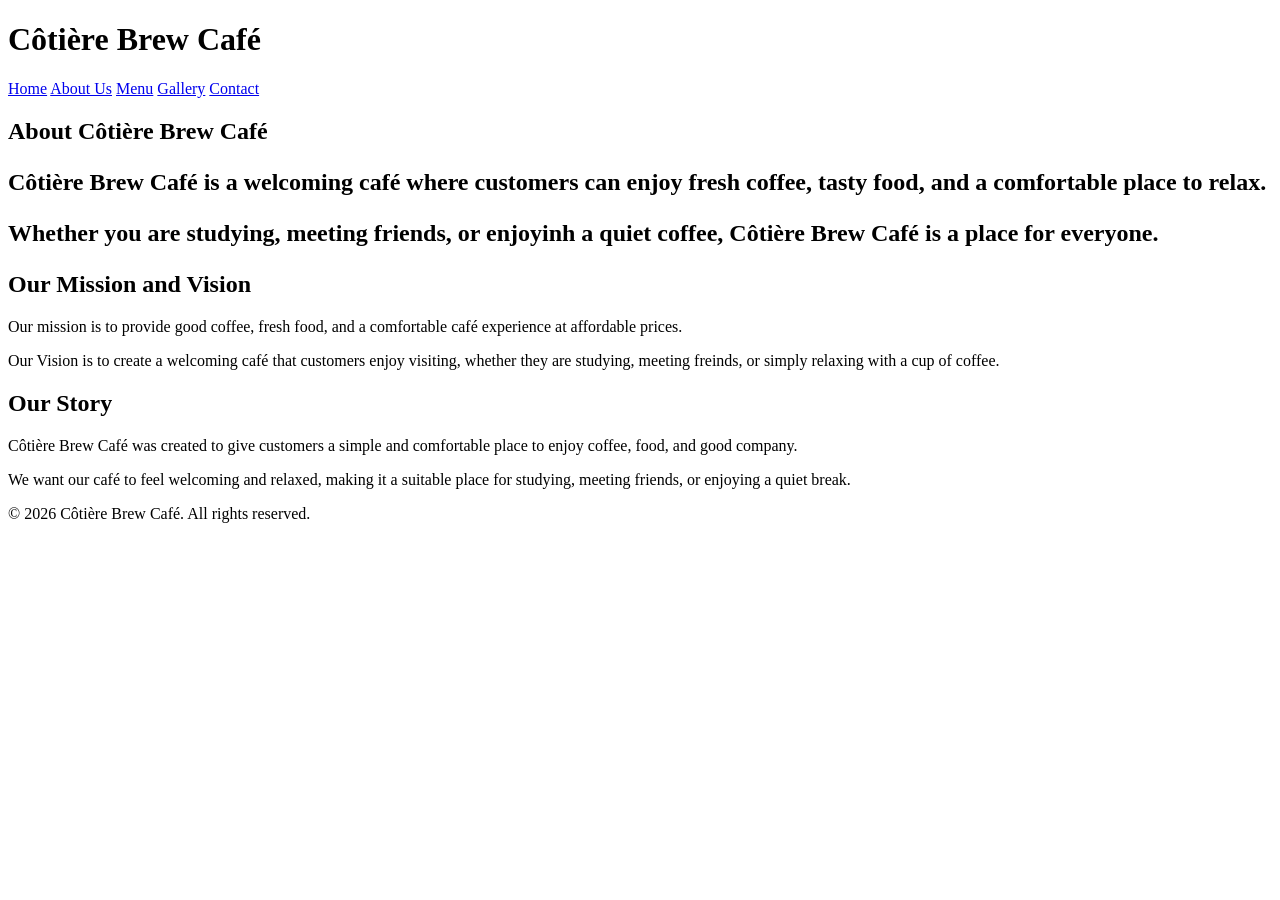
==== pages/about.html @ 6f3036ed "Add About Us Page" ====
<!DOCTYPE html>
<html lang="en">

<head>
     <meta charset="UTF-8">
     <meta name="viewport" content="width, initial-scale=1.0">
     <title>Côtière Brew Café</title>
</head>
     <header>
        <h1>Côtière Brew Café</h1>

        <nav>
            <a href="index.html">Home</a>
            <a href="pages/about.html/">About Us</a>
            <a href="pages/menu.html/">Menu</a>
            <a href="pages/gallery.html/">Gallery</a>
            <a href="pages/contact.html/">Contact</a>
        </nav>
    </header>

     <main>

        </main>

     <section>

            <h2>About Côtière Brew Café<h2>

                <p>
                    Côtière Brew Café is a welcoming café where customers can enjoy fresh coffee, tasty food, and a comfortable place to relax.
                </p>

                <p>
                    Whether you are studying, meeting friends, or enjoyinh a quiet coffee, Côtière Brew Café is a place for everyone.
                </p>

            </section>

            <section>

                <h2>Our Mission and Vision</h2>

                <p>
                    Our mission is to provide good coffee, fresh food, and a comfortable café experience at affordable prices.
                </p>

                <p>
                    Our Vision is to create a welcoming café that customers enjoy visiting, whether they are studying, meeting freinds, or simply relaxing with a cup of coffee.
                </p>

            </section>

            <section>

                <h2>Our Story</h2>
                <p>
                    Côtière Brew Café was created to give customers a simple and comfortable place to enjoy coffee, food, and good company.
                </p>

                <p>
                  We want our café to feel welcoming and relaxed, making it a suitable place for studying, meeting friends, or enjoying a quiet break.   
                </p>
            </section>

    <footer>

        <p>&copy; 2026 Côtière Brew Café. All rights reserved.</p>

    </footer>

</body>

</html>
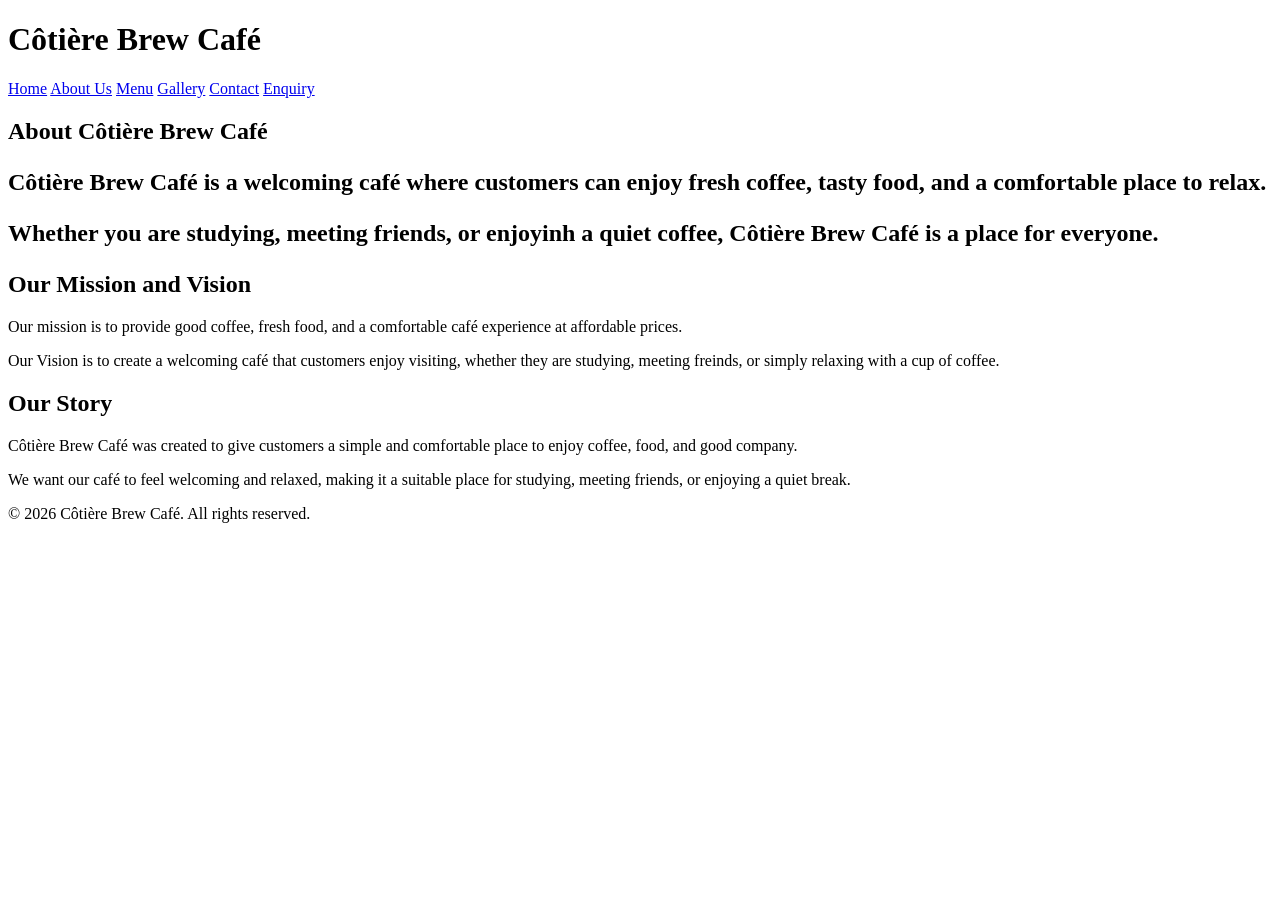
==== commit 6ff240ca: "Fixed links" ====
--- a/pages/about.html
+++ b/pages/about.html
@@ -11,10 +11,11 @@
 
         <nav>
             <a href="index.html">Home</a>
-            <a href="pages/about.html/">About Us</a>
-            <a href="pages/menu.html/">Menu</a>
-            <a href="pages/gallery.html/">Gallery</a>
-            <a href="pages/contact.html/">Contact</a>
+            <a href="pages/about.html">About Us</a>
+            <a href="pages/menu.html">Menu</a>
+            <a href="pages/gallery.html">Gallery</a>
+            <a href="pages/contact.html">Contact</a>
+            <a href="pages/enquiry.html">Enquiry</a>
         </nav>
     </header>
 
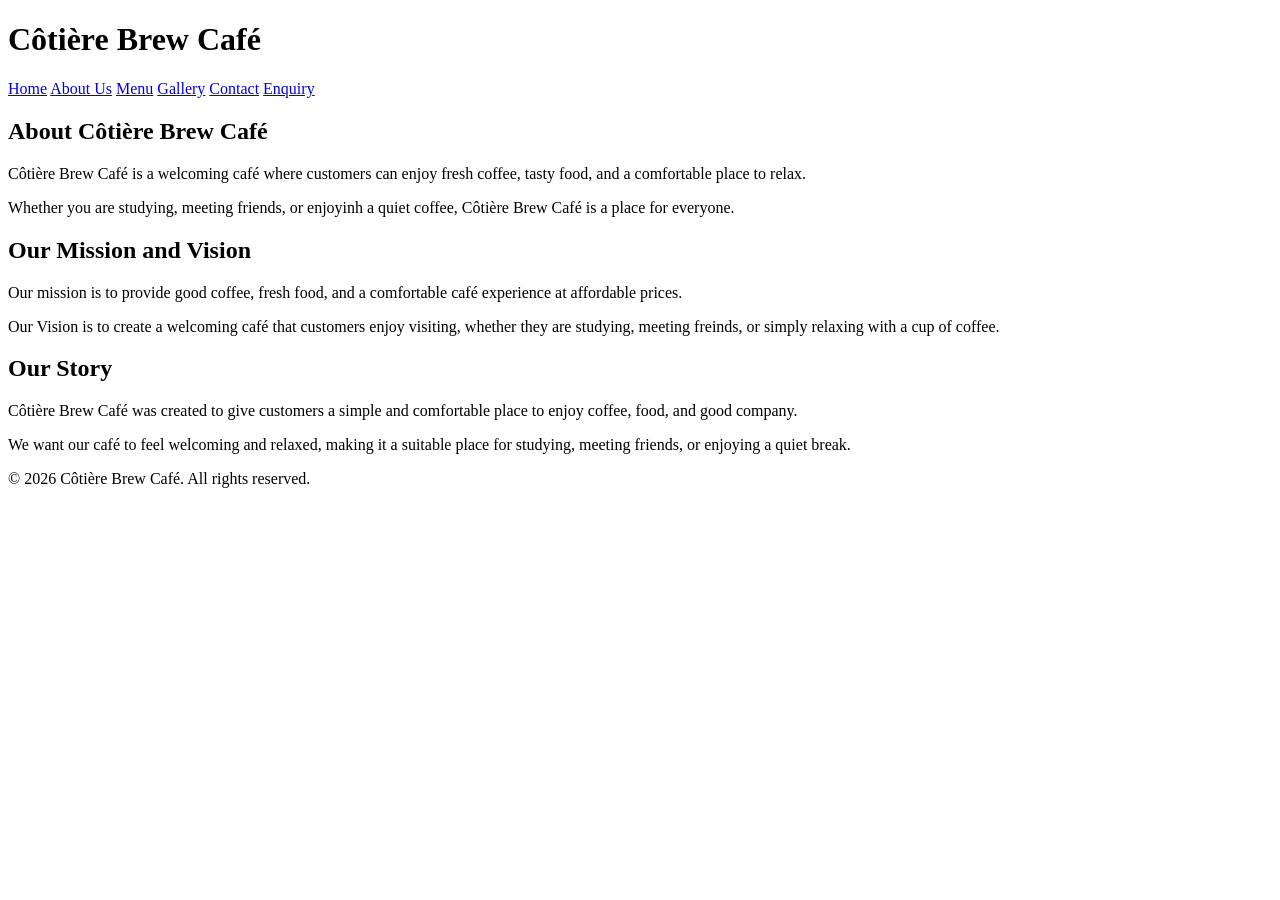
==== commit ebf33c7f: "Updated" ====
--- a/pages/about.html
+++ b/pages/about.html
@@ -6,26 +6,27 @@
      <meta name="viewport" content="width, initial-scale=1.0">
      <title>Côtière Brew Café</title>
 </head>
+
+<body>
+
      <header>
         <h1>Côtière Brew Café</h1>
 
         <nav>
             <a href="index.html">Home</a>
-            <a href="pages/about.html">About Us</a>
-            <a href="pages/menu.html">Menu</a>
-            <a href="pages/gallery.html">Gallery</a>
-            <a href="pages/contact.html">Contact</a>
-            <a href="pages/enquiry.html">Enquiry</a>
+            <a href="about.html">About Us</a>
+            <a href="menu.html">Menu</a>
+            <a href="gallery.html">Gallery</a>
+            <a href="contact.html">Contact</a>
+            <a href="enquiry.html">Enquiry</a>
         </nav>
     </header>
 
      <main>
 
-        </main>
-
      <section>
 
-            <h2>About Côtière Brew Café<h2>
+            <h2>About Côtière Brew Café</h2>
 
                 <p>
                     Côtière Brew Café is a welcoming café where customers can enjoy fresh coffee, tasty food, and a comfortable place to relax.
@@ -62,6 +63,7 @@
                   We want our café to feel welcoming and relaxed, making it a suitable place for studying, meeting friends, or enjoying a quiet break.   
                 </p>
             </section>
+            </main>
 
     <footer>
 
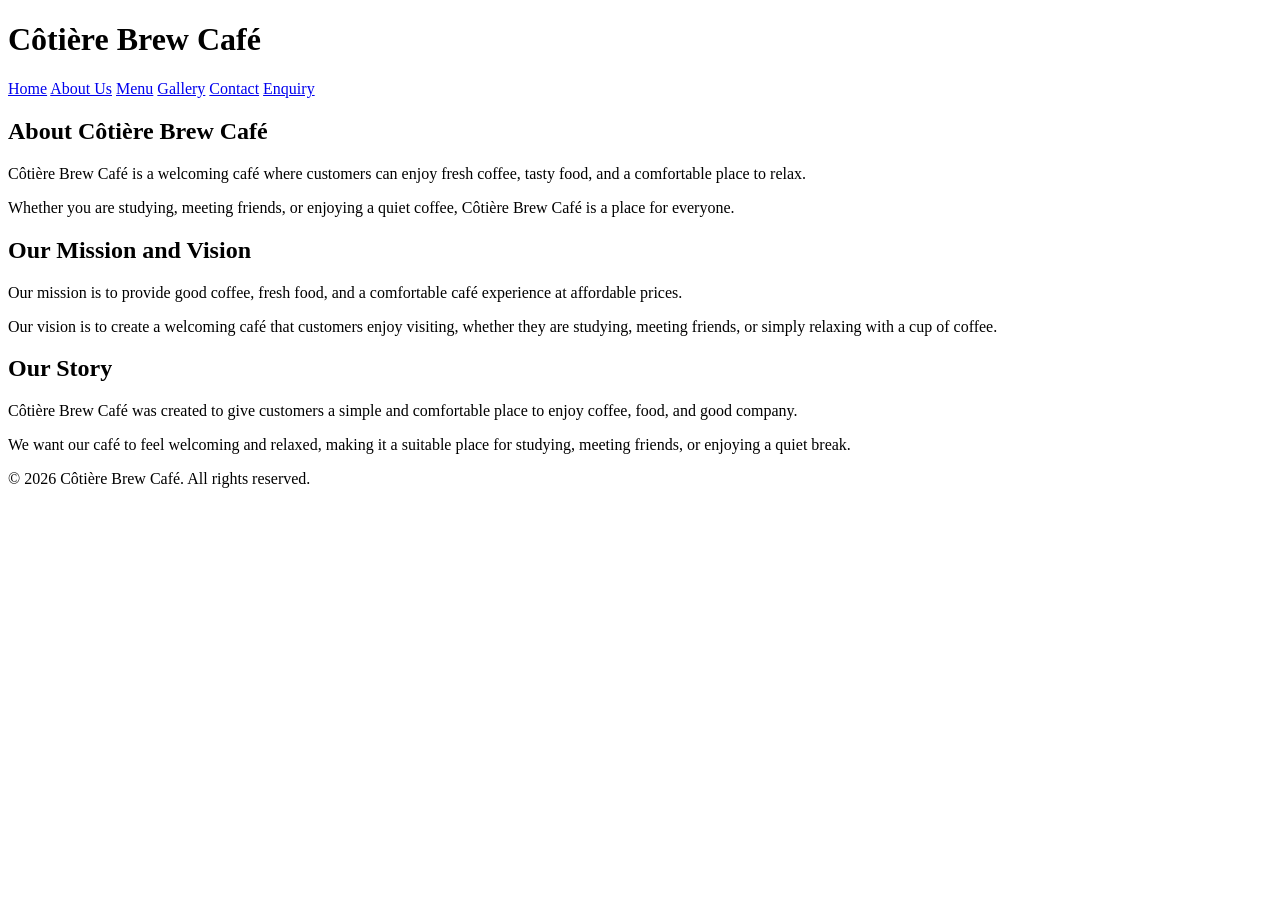
==== commit 2589ef7f: "About page Updated with CSS" ====
--- a/pages/about.html
+++ b/pages/about.html
@@ -2,18 +2,23 @@
 <html lang="en">
 
 <head>
-     <meta charset="UTF-8">
-     <meta name="viewport" content="width, initial-scale=1.0">
-     <title>Côtière Brew Café</title>
+    <meta charset="UTF-8">
+    <meta name="viewport" content="width=device-width, initial-scale=1.0">
+    <title>About Us - Côtière Brew Café</title>
+
+    <!-- the external CSS stylesheet link  -->
+    <link rel="stylesheet" href="../assets/css/styles.css">
 </head>
 
 <body>
 
-     <header>
+    <!-- Header and navigation -->
+    <header>
         <h1>Côtière Brew Café</h1>
 
+        <!-- Main navigation links -->
         <nav>
-            <a href="index.html">Home</a>
+            <a href="../index.html">Home</a>
             <a href="about.html">About Us</a>
             <a href="menu.html">Menu</a>
             <a href="gallery.html">Gallery</a>
@@ -22,53 +27,55 @@
         </nav>
     </header>
 
-     <main>
+    <!-- Main content of the About Us page -->
+    <main>
 
-     <section>
-
+        <!-- About Us Introduction -->
+        <section>
             <h2>About Côtière Brew Café</h2>
 
-                <p>
-                    Côtière Brew Café is a welcoming café where customers can enjoy fresh coffee, tasty food, and a comfortable place to relax.
-                </p>
+            <p>
+                Côtière Brew Café is a welcoming café where customers can enjoy fresh coffee, tasty food, and a comfortable place to relax.
+            </p>
 
-                <p>
-                    Whether you are studying, meeting friends, or enjoyinh a quiet coffee, Côtière Brew Café is a place for everyone.
-                </p>
+            <p>
+                Whether you are studying, meeting friends, or enjoying a quiet coffee, Côtière Brew Café is a place for everyone.
+            </p>
+        </section>
 
-            </section>
+        <!-- Mission and Vision section -->
+        <section>
+            <h2>Our Mission and Vision</h2>
 
-            <section>
+            <!-- Café mission -->
+            <p>
+                Our mission is to provide good coffee, fresh food, and a comfortable café experience at affordable prices.
+            </p>
 
-                <h2>Our Mission and Vision</h2>
+            <!-- Café vision -->
+            <p>
+                Our vision is to create a welcoming café that customers enjoy visiting, whether they are studying, meeting friends, or simply relaxing with a cup of coffee.
+            </p>
+        </section>
 
-                <p>
-                    Our mission is to provide good coffee, fresh food, and a comfortable café experience at affordable prices.
-                </p>
+        <!-- Our Story section -->
+        <section>
+            <h2>Our Story</h2>
 
-                <p>
-                    Our Vision is to create a welcoming café that customers enjoy visiting, whether they are studying, meeting freinds, or simply relaxing with a cup of coffee.
-                </p>
+            <p>
+                Côtière Brew Café was created to give customers a simple and comfortable place to enjoy coffee, food, and good company.
+            </p>
 
-            </section>
+            <p>
+                We want our café to feel welcoming and relaxed, making it a suitable place for studying, meeting friends, or enjoying a quiet break.
+            </p>
+        </section>
 
-            <section>
+    </main>
 
-                <h2>Our Story</h2>
-                <p>
-                    Côtière Brew Café was created to give customers a simple and comfortable place to enjoy coffee, food, and good company.
-                </p>
-
-                <p>
-                  We want our café to feel welcoming and relaxed, making it a suitable place for studying, meeting friends, or enjoying a quiet break.   
-                </p>
-            </section>
-            </main>
-
+    <!-- Footer -->
     <footer>
-
         <p>&copy; 2026 Côtière Brew Café. All rights reserved.</p>
-
     </footer>
 
 </body>
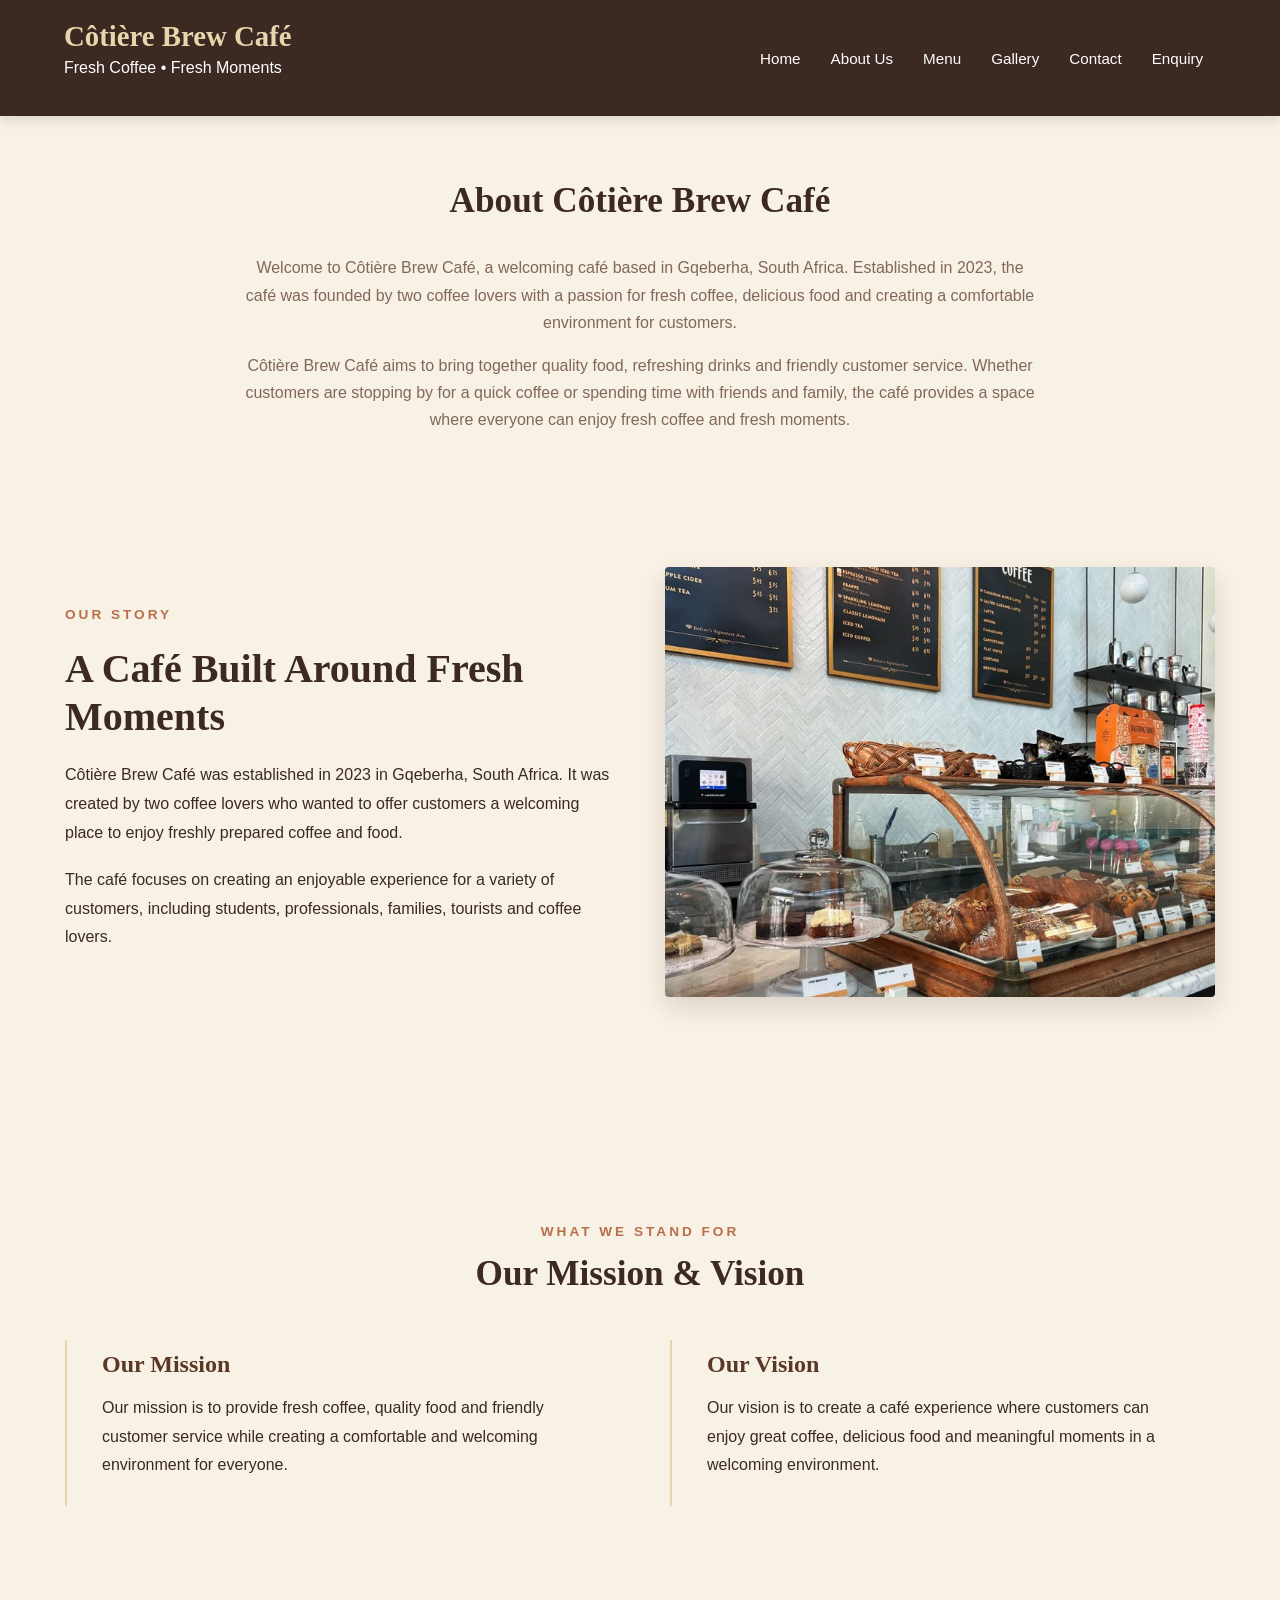
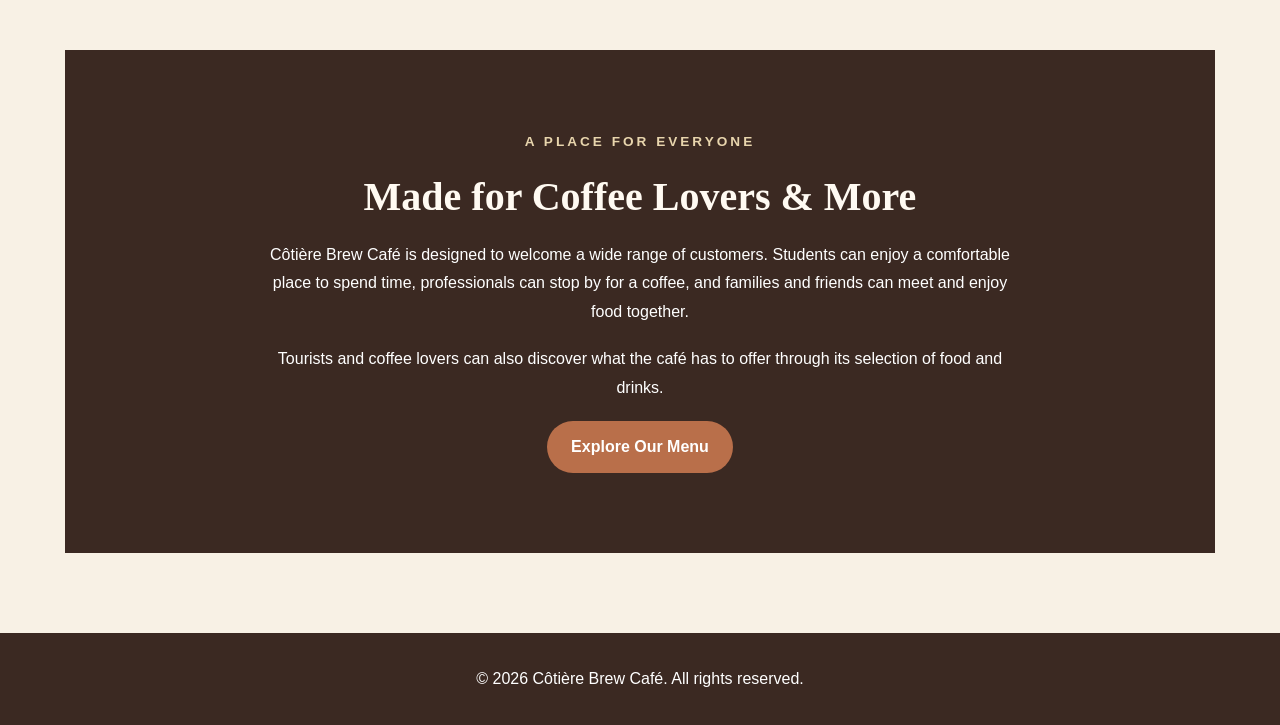
==== commit 9c2ee8ae: "Updated about us with CSS" ====
--- a/pages/about.html
+++ b/pages/about.html
@@ -4,78 +4,196 @@
 <head>
     <meta charset="UTF-8">
     <meta name="viewport" content="width=device-width, initial-scale=1.0">
-    <title>About Us - Côtière Brew Café</title>
-
-    <!-- the external CSS stylesheet link  -->
+
+    <title>About Us | Côtière Brew Café</title>
+
+    <!-- Link to the main external stylesheet -->
     <link rel="stylesheet" href="../assets/css/styles.css">
+    
 </head>
 
 <body>
 
-    <!-- Header and navigation -->
+    <!-- ==================== HEADER ==================== -->
     <header>
-        <h1>Côtière Brew Café</h1>
-
-        <!-- Main navigation links -->
+
+        <!-- Café name and tagline -->
+        <div class="container">
+            <h1>Côtière Brew Café</h1>
+            <p>Fresh Coffee • Fresh Moments</p>
+        </div>
+
+        <!-- Main navigation -->
         <nav>
-            <a href="../index.html">Home</a>
-            <a href="about.html">About Us</a>
-            <a href="menu.html">Menu</a>
-            <a href="gallery.html">Gallery</a>
-            <a href="contact.html">Contact</a>
-            <a href="enquiry.html">Enquiry</a>
+            <div class="container">
+
+                <a href="../index.html">Home</a>
+                <a href="about.html">About Us</a>
+                <a href="menu.html">Menu</a>
+                <a href="gallery.html">Gallery</a>
+                <a href="contact.html">Contact</a>
+                <a href="enquiry.html">Enquiry</a>
+
+            </div>
         </nav>
+
     </header>
 
-    <!-- Main content of the About Us page -->
+
+    <!-- ==================== MAIN CONTENT ==================== -->
     <main>
 
-        <!-- About Us Introduction -->
-        <section>
-            <h2>About Côtière Brew Café</h2>
+        <!-- Page introduction -->
+        <section class="container intro">
+
+            <h2 class="section-heading">About Côtière Brew Café</h2>
 
             <p>
-                Côtière Brew Café is a welcoming café where customers can enjoy fresh coffee, tasty food, and a comfortable place to relax.
+                Welcome to Côtière Brew Café, a welcoming café based in
+                Gqeberha, South Africa. Established in 2023, the café was
+                founded by two coffee lovers with a passion for fresh coffee,
+                delicious food and creating a comfortable environment for
+                customers.
             </p>
 
             <p>
-                Whether you are studying, meeting friends, or enjoying a quiet coffee, Côtière Brew Café is a place for everyone.
+                Côtière Brew Café aims to bring together quality food,
+                refreshing drinks and friendly customer service. Whether
+                customers are stopping by for a quick coffee or spending time
+                with friends and family, the café provides a space where
+                everyone can enjoy fresh coffee and fresh moments.
             </p>
-        </section>
-
-        <!-- Mission and Vision section -->
-        <section>
-            <h2>Our Mission and Vision</h2>
-
-            <!-- Café mission -->
-            <p>
-                Our mission is to provide good coffee, fresh food, and a comfortable café experience at affordable prices.
-            </p>
-
-            <!-- Café vision -->
-            <p>
-                Our vision is to create a welcoming café that customers enjoy visiting, whether they are studying, meeting friends, or simply relaxing with a cup of coffee.
-            </p>
-        </section>
-
-        <!-- Our Story section -->
-        <section>
-            <h2>Our Story</h2>
-
-            <p>
-                Côtière Brew Café was created to give customers a simple and comfortable place to enjoy coffee, food, and good company.
-            </p>
-
-            <p>
-                We want our café to feel welcoming and relaxed, making it a suitable place for studying, meeting friends, or enjoying a quiet break.
-            </p>
+
+        </section>
+
+
+        <!-- ==================== OUR STORY ==================== -->
+        <section class="about-story">
+
+            <div class="container">
+
+                <div class="about-story-content">
+
+                    <div class="about-story-text">
+
+                        <p class="small-heading">OUR STORY</p>
+
+                        <h2>A Café Built Around Fresh Moments</h2>
+
+                        <p>
+                            Côtière Brew Café was established in 2023 in
+                            Gqeberha, South Africa. It was created by two
+                            coffee lovers who wanted to offer customers a
+                            welcoming place to enjoy freshly prepared coffee
+                            and food.
+                        </p>
+
+                        <p>
+                            The café focuses on creating an enjoyable
+                            experience for a variety of customers, including
+                            students, professionals, families, tourists and
+                            coffee lovers.
+                        </p>
+
+                    </div>
+
+                    <!-- Café image -->
+                    <div class="about-story-image">
+
+                        <img src="../assets/images/CafeInterior.jpg"
+                             alt="Interior of Côtière Brew Café">
+
+                    </div>
+
+                </div>
+
+            </div>
+
+        </section>
+
+
+        <!-- ==================== MISSION AND VISION ==================== -->
+        <section class="container mission-vision">
+
+            <p class="small-heading">WHAT WE STAND FOR</p>
+
+            <h2 class="section-heading">Our Mission & Vision</h2>
+
+            <div class="mission-vision-content">
+
+                <!-- Mission -->
+                <article>
+
+                    <h3>Our Mission</h3>
+
+                    <p>
+                        Our mission is to provide fresh coffee, quality food
+                        and friendly customer service while creating a
+                        comfortable and welcoming environment for everyone.
+                    </p>
+
+                </article>
+
+
+                <!-- Vision -->
+                <article>
+
+                    <h3>Our Vision</h3>
+
+                    <p>
+                        Our vision is to create a café experience where
+                        customers can enjoy great coffee, delicious food and
+                        meaningful moments in a welcoming environment.
+                    </p>
+
+                </article>
+
+            </div>
+
+        </section>
+
+
+        <!-- ==================== A PLACE FOR EVERYONE ==================== -->
+        <section class="about-everyone">
+
+            <div class="container">
+
+                <p class="small-heading">A PLACE FOR EVERYONE</p>
+
+                <h2>Made for Coffee Lovers & More</h2>
+
+                <p>
+                    Côtière Brew Café is designed to welcome a wide range of
+                    customers. Students can enjoy a comfortable place to
+                    spend time, professionals can stop by for a coffee, and
+                    families and friends can meet and enjoy food together.
+                </p>
+
+                <p>
+                    Tourists and coffee lovers can also discover what the
+                    café has to offer through its selection of food and
+                    drinks.
+                </p>
+
+                <!-- Link to the menu -->
+                <a href="menu.html" class="btn">Explore Our Menu</a>
+
+            </div>
+
         </section>
 
     </main>
 
-    <!-- Footer -->
+
+    <!-- ==================== FOOTER ==================== -->
     <footer>
-        <p>&copy; 2026 Côtière Brew Café. All rights reserved.</p>
+
+        <div class="container">
+
+            <p>&copy; 2026 Côtière Brew Café. All rights reserved.</p>
+
+        </div>
+
     </footer>
 
 </body>
--- a/assets/css/styles.css
+++ b/assets/css/styles.css
@@ -0,0 +1,1004 @@
+
+/* =========================================================
+   1. DEFAULT / RESET STYLES
+   ========================================================= */
+
+* {
+    box-sizing: border-box;
+    margin: 0;
+    padding: 0;
+}
+
+html {
+    scroll-behavior: smooth;
+}
+
+body {
+    background-color: #f8f1e5;
+    color: #3b2922;
+    font-family: Arial, Helvetica, sans-serif;
+    line-height: 1.7;
+    min-height: 100vh;
+}
+
+
+/* =========================================================
+   2. COLOUR PALETTE
+   Warm French café colours
+   ========================================================= */
+
+:root {
+    --espresso: #3b2922;
+    --coffee: #5a3825;
+    --cream: #f8f1e5;
+    --cream-light: #fffaf2;
+    --butter: #e8d5ad;
+    --sage: #7b8063;
+    --terracotta: #b96f4a;
+    --white: #ffffff;
+    --soft-brown: #80685a;
+    --shadow: rgba(59, 41, 34, 0.15);
+}
+
+
+/* =========================================================
+   3. TYPOGRAPHY
+   ========================================================= */
+
+h1,
+h2,
+h3 {
+    font-family: Georgia, "Times New Roman", serif;
+    color: var(--espresso);
+    line-height: 1.2;
+}
+
+h1 {
+    font-size: 3rem;
+}
+
+h2 {
+    font-size: 2.2rem;
+    margin-bottom: 1rem;
+}
+
+h3 {
+    font-size: 1.35rem;
+    margin-bottom: 0.5rem;
+}
+
+p {
+    margin-bottom: 1rem;
+}
+
+a {
+    color: var(--coffee);
+    text-decoration: none;
+    transition: 0.3s ease;
+}
+
+
+/* =========================================================
+   4. HEADER
+   ========================================================= */
+
+header {
+    background-color: var(--espresso);
+    color: var(--white);
+    padding: 1.2rem 5%;
+
+    display: flex;
+    align-items: center;
+    justify-content: space-between;
+
+    gap: 2rem;
+
+    position: sticky;
+    top: 0;
+    z-index: 1000;
+
+    box-shadow: 0 3px 12px var(--shadow);
+}
+
+header h1 {
+    color: var(--butter);
+    font-size: 1.8rem;
+    white-space: nowrap;
+}
+
+
+/* =========================================================
+   5. NAVIGATION
+   ========================================================= */
+
+nav {
+    display: flex;
+    align-items: center;
+    gap: 0.5rem;
+    flex-wrap: wrap;
+    justify-content: flex-end;
+}
+
+nav a {
+    color: var(--white);
+    padding: 0.55rem 0.8rem;
+    border-radius: 20px;
+    font-size: 0.95rem;
+}
+
+
+/* Navigation hover effect */
+nav a:hover {
+    background-color: var(--terracotta);
+    color: var(--white);
+    transform: translateY(-2px);
+}
+
+
+/* Navigation focus effect */
+nav a:focus {
+    outline: 3px solid var(--butter);
+    outline-offset: 3px;
+}
+
+
+/* =========================================================
+   6. MAIN LAYOUT
+   ========================================================= */
+
+main {
+    width: min(1150px, 90%);
+    margin: 0 auto;
+}
+
+section {
+    margin: 4rem 0;
+}
+
+
+/* =========================================================
+   7. HERO SECTION
+   Used on the Home page
+   ========================================================= */
+
+.hero {
+    min-height: 75vh;
+
+    display: flex;
+    align-items: center;
+    justify-content: center;
+
+    text-align: center;
+
+    padding: 5rem 2rem;
+
+    background:
+        linear-gradient(
+            rgba(59, 41, 34, 0.62),
+            rgba(59, 41, 34, 0.62)
+        ),
+        url("../images/CafeExterior.jpg") center / cover no-repeat;
+
+    border-radius: 0 0 35px 35px;
+
+    color: var(--white);
+}
+
+.hero-content {
+    max-width: 750px;
+}
+
+.hero h2 {
+    color: var(--white);
+    font-size: clamp(2.5rem, 6vw, 5rem);
+    margin-bottom: 1rem;
+}
+
+.hero p {
+    color: var(--white);
+    font-size: 1.2rem;
+    margin-bottom: 2rem;
+}
+
+
+/* =========================================================
+   8. BUTTONS
+   Both .btn and .button are supported
+   ========================================================= */
+
+.btn,
+.button,
+input[type="submit"] {
+    display: inline-block;
+
+    background-color: var(--terracotta);
+    color: var(--white);
+
+    border: none;
+
+    padding: 0.8rem 1.5rem;
+
+    border-radius: 30px;
+
+    font-weight: bold;
+
+    cursor: pointer;
+
+    transition: 0.3s ease;
+}
+
+
+/* Button hover effect */
+.btn:hover,
+.button:hover,
+input[type="submit"]:hover {
+    background-color: var(--coffee);
+
+    color: var(--white);
+
+    transform: translateY(-3px);
+
+    box-shadow: 0 8px 18px var(--shadow);
+}
+
+
+/* Button active effect */
+.btn:active,
+.button:active,
+input[type="submit"]:active {
+    transform: translateY(0);
+}
+
+
+/* =========================================================
+   9. SECTION HEADINGS
+   ========================================================= */
+
+.section-heading {
+    text-align: center;
+    max-width: 750px;
+    margin: 0 auto 2rem;
+}
+
+.section-heading p {
+    color: var(--soft-brown);
+}
+
+
+/* =========================================================
+   10. INTRODUCTION SECTIONS
+   ========================================================= */
+
+.intro {
+    text-align: center;
+    max-width: 800px;
+
+    margin-left: auto;
+    margin-right: auto;
+}
+
+.intro p {
+    color: var(--soft-brown);
+}
+
+
+/* =========================================================
+   11. CARDS
+   ========================================================= */
+
+.card-grid {
+    display: grid;
+
+    grid-template-columns: repeat(3, 1fr);
+
+    gap: 1.5rem;
+}
+
+.card {
+    background-color: var(--cream-light);
+
+    border-radius: 20px;
+
+    padding: 1.8rem;
+
+    box-shadow: 0 8px 25px var(--shadow);
+
+    border: 1px solid rgba(185, 111, 74, 0.15);
+
+    transition: 0.3s ease;
+}
+
+
+/* Card hover effect */
+.card:hover {
+    transform: translateY(-8px);
+
+    box-shadow: 0 15px 30px var(--shadow);
+}
+
+.card img {
+    width: 100%;
+
+    height: 230px;
+
+    object-fit: cover;
+
+    border-radius: 15px;
+
+    margin-bottom: 1rem;
+}
+
+
+/* =========================================================
+   12. ABOUT PAGE
+   ========================================================= */
+
+.about-layout {
+    display: grid;
+
+    grid-template-columns: 1fr 1fr;
+
+    gap: 2rem;
+
+    align-items: center;
+}
+
+.about-image {
+    width: 100%;
+
+    border-radius: 25px;
+
+    box-shadow: 0 12px 30px var(--shadow);
+}
+
+.info-box {
+    background-color: var(--cream-light);
+
+    padding: 2rem;
+
+    border-radius: 20px;
+
+    border-left: 6px solid var(--terracotta);
+
+    box-shadow: 0 8px 25px var(--shadow);
+}
+
+
+/* =========================================================
+   13. MENU PAGE
+   ========================================================= */
+
+.menu-section {
+    background-color: var(--cream-light);
+
+    padding: 2rem;
+
+    border-radius: 25px;
+
+    margin-bottom: 2rem;
+
+    box-shadow: 0 8px 25px var(--shadow);
+}
+
+.menu-section h2 {
+    border-bottom: 2px solid var(--butter);
+
+    padding-bottom: 0.7rem;
+}
+
+.menu-item {
+    display: flex;
+
+    justify-content: space-between;
+
+    gap: 1rem;
+
+    padding: 1rem 0;
+
+    border-bottom: 1px dashed #cdbca8;
+}
+
+.menu-item:last-child {
+    border-bottom: none;
+}
+
+.menu-item strong {
+    color: var(--coffee);
+}
+
+
+/* =========================================================
+   14. GALLERY
+   ========================================================= */
+
+.gallery-section {
+    margin-bottom: 4rem;
+}
+
+.gallery-grid {
+    display: grid;
+
+    grid-template-columns: repeat(3, 1fr);
+
+    gap: 1.2rem;
+}
+
+.gallery-grid img {
+    width: 100%;
+
+    height: 260px;
+
+    object-fit: cover;
+
+    border-radius: 18px;
+
+    box-shadow: 0 8px 20px var(--shadow);
+
+    transition: 0.3s ease;
+}
+
+
+/* Gallery hover effect */
+.gallery-grid img:hover {
+    transform: scale(1.03);
+
+    filter: brightness(0.9);
+}
+
+
+/* =========================================================
+   15. FORMS
+   ========================================================= */
+
+.form-container {
+    max-width: 750px;
+
+    margin: 0 auto;
+
+    background-color: var(--cream-light);
+
+    padding: 2.5rem;
+
+    border-radius: 25px;
+
+    box-shadow: 0 10px 30px var(--shadow);
+}
+
+.form-group {
+    margin-bottom: 1.3rem;
+}
+
+label {
+    display: block;
+
+    font-weight: bold;
+
+    margin-bottom: 0.4rem;
+
+    color: var(--coffee);
+}
+
+input,
+select,
+textarea {
+    width: 100%;
+
+    padding: 0.9rem 1rem;
+
+    border: 2px solid #d8c8b7;
+
+    border-radius: 12px;
+
+    background-color: var(--white);
+
+    color: var(--espresso);
+
+    font-family: inherit;
+
+    font-size: 1rem;
+}
+
+
+/* Form focus effect */
+input:focus,
+select:focus,
+textarea:focus {
+    outline: none;
+
+    border-color: var(--terracotta);
+
+    box-shadow: 0 0 0 4px rgba(185, 111, 74, 0.15);
+}
+
+textarea {
+    min-height: 160px;
+
+    resize: vertical;
+}
+
+
+/* =========================================================
+   16. CONTACT INFORMATION
+   ========================================================= */
+
+.contact-grid {
+    display: grid;
+
+    grid-template-columns: repeat(2, 1fr);
+
+    gap: 1.5rem;
+}
+
+.contact-card {
+    background-color: var(--cream-light);
+
+    padding: 2rem;
+
+    border-radius: 20px;
+
+    box-shadow: 0 8px 25px var(--shadow);
+}
+
+.contact-card h3 {
+    color: var(--terracotta);
+}
+
+
+/* =========================================================
+   17. TABLES
+   ========================================================= */
+
+table {
+    width: 100%;
+
+    border-collapse: collapse;
+
+    background-color: var(--cream-light);
+
+    border-radius: 15px;
+
+    overflow: hidden;
+
+    box-shadow: 0 8px 25px var(--shadow);
+}
+
+th,
+td {
+    padding: 1rem;
+
+    text-align: left;
+
+    border-bottom: 1px solid #e1d4c5;
+}
+
+th {
+    background-color: var(--espresso);
+
+    color: var(--white);
+}
+
+tr:hover {
+    background-color: #f1e5d4;
+}
+
+
+/* =========================================================
+   18. IMAGES
+   ========================================================= */
+
+img {
+    max-width: 100%;
+
+    height: auto;
+}
+
+
+/* =========================================================
+   19. FOOTER
+   ========================================================= */
+
+footer {
+    background-color: var(--espresso);
+
+    color: var(--white);
+
+    text-align: center;
+
+    padding: 2rem 5%;
+
+    margin-top: 5rem;
+}
+
+footer p {
+    margin-bottom: 0;
+}
+
+
+/* =========================================================
+   20. TABLET BREAKPOINT
+   ========================================================= */
+
+@media (max-width: 900px) {
+
+    header {
+        flex-direction: column;
+
+        text-align: center;
+    }
+
+    nav {
+        justify-content: center;
+    }
+
+    .card-grid {
+        grid-template-columns: repeat(2, 1fr);
+    }
+
+    .gallery-grid {
+        grid-template-columns: repeat(2, 1fr);
+    }
+
+    .about-layout {
+        grid-template-columns: 1fr;
+    }
+
+    .contact-grid {
+        grid-template-columns: 1fr;
+    }
+}
+
+
+/* =========================================================
+   21. MOBILE BREAKPOINT
+   ========================================================= */
+
+@media (max-width: 600px) {
+
+    body {
+        font-size: 0.95rem;
+    }
+
+    header {
+        padding: 1rem;
+
+        position: relative;
+    }
+
+    header h1 {
+        font-size: 1.5rem;
+    }
+
+    nav {
+        width: 100%;
+
+        flex-direction: column;
+
+        gap: 0.2rem;
+    }
+
+    nav a {
+        width: 100%;
+
+        text-align: center;
+    }
+
+    main {
+        width: 92%;
+    }
+
+    section {
+        margin: 2.5rem 0;
+    }
+
+    h1 {
+        font-size: 2.2rem;
+    }
+
+    h2 {
+        font-size: 1.8rem;
+    }
+
+    h3 {
+        font-size: 1.2rem;
+    }
+
+    .hero {
+        min-height: 60vh;
+
+        padding: 3rem 1rem;
+
+        border-radius: 0 0 20px 20px;
+    }
+
+    .hero h2 {
+        font-size: 2.5rem;
+    }
+
+    .hero p {
+        font-size: 1rem;
+    }
+
+    .card-grid,
+    .gallery-grid {
+        grid-template-columns: 1fr;
+    }
+
+    .card img,
+    .gallery-grid img {
+        height: 240px;
+    }
+
+    .form-container {
+        padding: 1.5rem;
+    }
+
+    .menu-item {
+        flex-direction: column;
+
+        gap: 0.2rem;
+    }
+
+    table {
+        display: block;
+
+        overflow-x: auto;
+    }
+}
+/* =========================================================
+   ABOUT US & MENU PAGE STYLING
+   Clean café-inspired layout
+   ========================================================= */
+
+
+/* ==================== SMALL SECTION LABEL ==================== */
+
+.small-heading {
+    margin-bottom: 10px;
+    color: var(--terracotta);
+    font-size: 0.85rem;
+    font-weight: bold;
+    letter-spacing: 3px;
+    text-transform: uppercase;
+}
+
+
+/* ==================== ABOUT STORY ==================== */
+
+.about-story {
+    padding: 70px 0;
+    background-color: var(--cream);
+}
+
+.about-story-content {
+    display: grid;
+    grid-template-columns: 1fr 1fr;
+    gap: 50px;
+    align-items: center;
+}
+
+.about-story-text h2 {
+    margin-bottom: 20px;
+    color: var(--espresso);
+    font-size: 2.5rem;
+}
+
+.about-story-text p {
+    line-height: 1.8;
+    margin-bottom: 18px;
+}
+
+.about-story-image img {
+    width: 100%;
+    height: 430px;
+    object-fit: cover;
+    border-radius: 4px;
+    box-shadow: 0 10px 25px var(--shadow);
+}
+
+
+/* ==================== MISSION & VISION ==================== */
+
+.mission-vision {
+    padding-top: 80px;
+    padding-bottom: 80px;
+    text-align: center;
+}
+
+.mission-vision-content {
+    display: grid;
+    grid-template-columns: 1fr 1fr;
+    gap: 60px;
+    margin-top: 45px;
+}
+
+.mission-vision-content article {
+    padding: 10px 35px;
+    border-left: 2px solid var(--butter);
+    text-align: left;
+}
+
+.mission-vision-content h3 {
+    margin-bottom: 15px;
+    color: var(--coffee);
+    font-size: 1.5rem;
+}
+
+.mission-vision-content p {
+    line-height: 1.8;
+}
+
+
+/* ==================== A PLACE FOR EVERYONE ==================== */
+
+.about-everyone {
+    padding: 80px 0;
+    background-color: var(--espresso);
+    color: var(--white);
+    text-align: center;
+}
+
+.about-everyone h2 {
+    margin-bottom: 20px;
+    color: var(--cream-light);
+    font-size: 2.5rem;
+}
+
+.about-everyone p {
+    max-width: 750px;
+    margin: 0 auto 18px;
+    line-height: 1.8;
+}
+
+.about-everyone .small-heading {
+    color: var(--butter);
+}
+
+
+/* ==================== MENU LIST ==================== */
+
+.menu-list {
+    max-width: 950px;
+    margin: 35px auto 0;
+}
+
+
+/* Individual menu item */
+
+.menu-list .menu-item {
+    display: flex;
+    justify-content: space-between;
+    align-items: flex-start;
+    gap: 30px;
+    padding: 25px 5px;
+    border-bottom: 1px solid var(--butter);
+    background-color: transparent;
+    box-shadow: none;
+    border-radius: 0;
+}
+
+
+/* Menu item title */
+
+.menu-list .menu-item h3 {
+    margin-bottom: 7px;
+    color: var(--espresso);
+    font-size: 1.15rem;
+}
+
+
+/* Menu item description */
+
+.menu-list .menu-item p {
+    margin: 0;
+    color: var(--soft-brown);
+    line-height: 1.6;
+}
+
+
+/* Menu item price */
+
+.menu-list .menu-item span {
+    flex-shrink: 0;
+    color: var(--coffee);
+    font-size: 1.1rem;
+    font-weight: bold;
+}
+
+
+/* ==================== MENU SECTIONS ==================== */
+
+.menu-section {
+    padding-top: 60px;
+    padding-bottom: 60px;
+}
+
+.menu-section + .menu-section {
+    padding-top: 20px;
+}
+
+
+/* ==================== MENU HOVER EFFECT ==================== */
+
+.menu-list .menu-item:hover {
+    padding-left: 15px;
+    padding-right: 15px;
+    background-color: var(--cream-light);
+    transition: 0.3s ease;
+}
+
+
+/* ==================== MOBILE DESIGN ==================== */
+
+@media (max-width: 900px) {
+
+    /* About story becomes one column */
+    .about-story-content {
+        grid-template-columns: 1fr;
+        gap: 35px;
+    }
+
+    .about-story-image {
+        order: -1;
+    }
+
+    .about-story-image img {
+        height: 350px;
+    }
+
+    /* Mission and vision stack */
+    .mission-vision-content {
+        grid-template-columns: 1fr;
+        gap: 35px;
+    }
+
+}
+
+
+/* ==================== SMALL MOBILE SCREENS ==================== */
+
+@media (max-width: 600px) {
+
+    .about-story {
+        padding: 50px 0;
+    }
+
+    .about-story-text h2,
+    .about-everyone h2 {
+        font-size: 2rem;
+    }
+
+    .about-story-image img {
+        height: 280px;
+    }
+
+    .mission-vision {
+        padding-top: 55px;
+        padding-bottom: 55px;
+    }
+
+    .mission-vision-content article {
+        padding: 5px 20px;
+    }
+
+    .about-everyone {
+        padding: 60px 0;
+    }
+
+    /* Stack menu item information on small screens */
+    .menu-list .menu-item {
+        gap: 15px;
+    }
+
+    .menu-list .menu-item h3 {
+        font-size: 1rem;
+    }
+
+    .menu-list .menu-item p {
+        font-size: 0.9rem;
+    }
+
+    .menu-list .menu-item span {
+        font-size: 1rem;
+    }
+
+}
